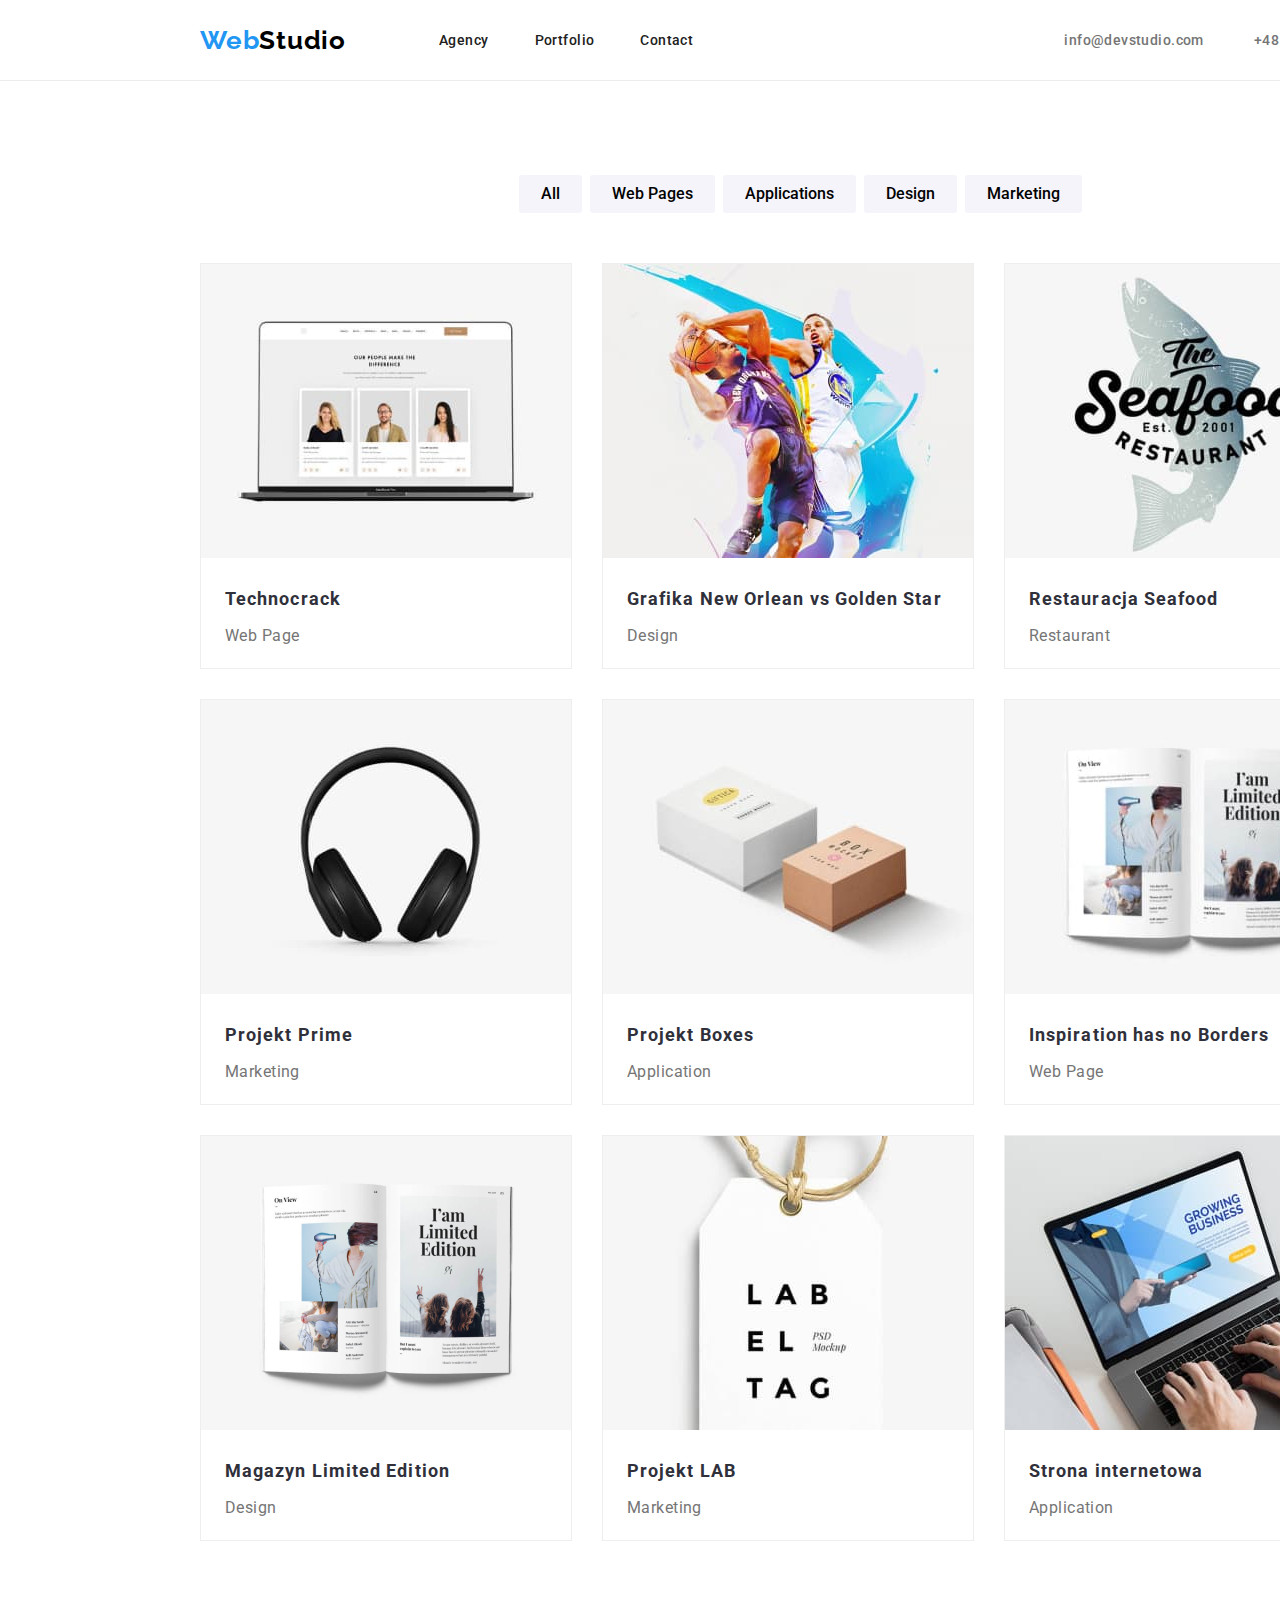
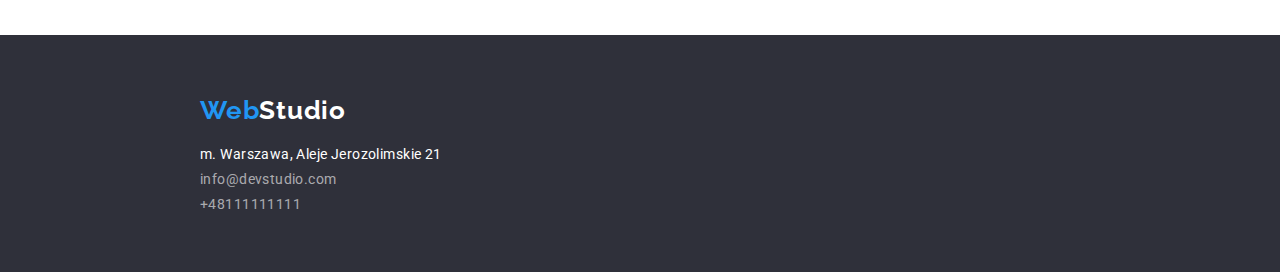
==== portfolio.html @ 86d8e7d7 "download svg" ====
<!DOCTYPE html>
<html lang="pl-PL">
  <head>
    <meta charset="UTF-8" />
    <meta http-equiv="X-UA-Compatible" content="IE=edge" />
    <meta name="viewport" content="width=device-width, initial-scale=1.0" />
    <link href="./css/styles.css" rel="stylesheet" />
    <link href="./css/styles-n.css" rel="stylesheet" />

    <link rel="preconnect" href="https://fonts.googleapis.com" />
    <link rel="preconnect" href="https://fonts.gstatic.com" crossorigin="" />
    <link
      href="https://fonts.googleapis.com/css2?family=Raleway:wght@700&amp;family=Roboto:wght@400;500;700;900&amp;display=swap"
      rel="stylesheet"
    />

    <title>WebStudio</title>
  </head>
  <body>
    <div class="whole-page">
      <header class="header-separator">
        <div class="header container">
          <a href="index.html" class="link-no-underline logo-style"
            ><span class="text-blue">Web</span>Studio</a
          >
          <nav>
            <ul class="nav-style nav-list">
              <li>
                <a
                  href="index.html"
                  class="link-no-underline link-style text-blue"
                >
                  Agency</a
                >
              </li>
              <li>
                <a
                  href="./portfolio.html"
                  class="link-no-underline link-style text-blue"
                >
                  Portfolio</a
                >
              </li>
              <li>
                <a
                  href="index.html"
                  class="link-no-underline link-style text-blue"
                >
                  Contact</a
                >
              </li>
            </ul>
          </nav>
          <ul class="contacts-style contact-link-styl nav-list nobull">
            <li>
              <a
                href="emailto:info@devstudio.com"
                class="link-no-underline contact-link-style text-blue"
                >info@devstudio.com</a
              >
            </li>
            <li>
              <a
                href="tel:+45111111111"
                class="link-no-underline contact-link-style text-blue"
                >+48 111 111 111</a
              >
            </li>
          </ul>
        </div>
      </header>
      <!--Tworzenie sekcji head + class + css- do skopiowania w głównym pliku- informacje wyświetlane na górze strony-->
      <main>
        <div>
          <section class="section-buttons">
            <ul class="buttons-type">
              <li>
                <button type="button" class="button-type">All</button>
              </li>
              <li>
                <button type="button" class="button-type">Web Pages</button>
              </li>
              <li>
                <button type="button" class="button-type">Applications</button>
              </li>
              <li>
                <button type="button" class="button-type">Design</button>
              </li>
              <li>
                <button type="button" class="button-type">Marketing</button>
              </li>
            </ul>
          </section>
        </div>
        <!--przyciski - odnosniki -->
        <section class="section-portfolio">
          <div class="whole-page">
            <ul class="container product-portfolio">
              <li class="product-part">
                <img
                  src="./images/portfolio-img/Squoosh/img.jpg"
                  alt="Technocrack"
                  width="370"
                  height="294"
                />
                <h4 class="portfolio-h4-margin">
                  <a href="#!" class="link-no-underline portfolio-img-title"
                    >Technocrack</a
                  >
                </h4>
                <p class="portfolio-p-margin">
                  <a href="#!" class="link-no-underline portfolio-part-info"
                    >Web Page</a
                  >
                </p>
              </li>
              <li class="product-part">
                <img
                  src="./images/portfolio-img/Squoosh/img(1).jpg"
                  alt="Grafika New Orlean vs Golden Star"
                  width="370"
                  height="294"
                />
                <h4 class="portfolio-h4-margin">
                  <a href="#!" class="link-no-underline portfolio-img-title"
                    >Grafika New Orlean vs Golden Star</a
                  >
                </h4>
                <p class="portfolio-p-margin">
                  <a href="#!" class="link-no-underline portfolio-part-info"
                    >Design</a
                  >
                </p>
              </li>

              <li class="product-part">
                <img
                  src="./images/portfolio-img/Squoosh/img(2).jpg"
                  alt="Restauracja Seafood"
                  width="370"
                  height="294"
                />
                <h4 class="portfolio-h4-margin">
                  <a href="#!" class="link-no-underline portfolio-img-title"
                    >Restauracja Seafood</a
                  >
                </h4>
                <p class="portfolio-p-margin">
                  <a href="#!" class="link-no-underline portfolio-part-info"
                    >Restaurant</a
                  >
                </p>
              </li>
              <li class="product-part">
                <img
                  src="./images/portfolio-img/Squoosh/img(3).jpg"
                  alt="Projekt Prime"
                  width="370"
                  height="294"
                />
                <h4 class="portfolio-h4-margin">
                  <a href="#!" class="link-no-underline portfolio-img-title"
                    >Projekt Prime</a
                  >
                </h4>
                <p class="portfolio-p-margin">
                  <a href="#!" class="link-no-underline portfolio-part-info"
                    >Marketing</a
                  >
                </p>
              </li>
              <li class="product-part">
                <img
                  src="./images/portfolio-img/Squoosh/img(4).jpg"
                  alt="Projekt Boxes"
                  width="370"
                  height="294"
                />
                <h4 class="portfolio-h4-margin">
                  <a href="#!" class="link-no-underline portfolio-img-title"
                    >Projekt Boxes</a
                  >
                </h4>
                <p class="portfolio-p-margin">
                  <a href="#!" class="link-no-underline portfolio-part-info"
                    >Application</a
                  >
                </p>
              </li>
              <li class="product-part">
                <img
                  src="./images/portfolio-img/Squoosh/img(5).jpg"
                  alt="Inspiration has no Borders"
                  width="370"
                  height="294"
                />
                <h4 class="portfolio-h4-margin">
                  <a href="#!" class="link-no-underline portfolio-img-title"
                    >Inspiration has no Borders</a
                  >
                </h4>
                <p class="portfolio-p-margin">
                  <a href="#!" class="link-no-underline portfolio-part-info"
                    >Web Page</a
                  >
                </p>
              </li>
              <li class="product-part">
                <img
                  src="./images/portfolio-img/Squoosh/img(6).jpg"
                  alt="Magazyn Limited Edition"
                  width="370"
                  height="294"
                />
                <h4 class="portfolio-h4-margin">
                  <a href="#!" class="link-no-underline portfolio-img-title"
                    >Magazyn Limited Edition</a
                  >
                </h4>
                <p class="portfolio-p-margin">
                  <a href="#!" class="link-no-underline portfolio-part-info"
                    >Design</a
                  >
                </p>
              </li>
              <li class="product-part">
                <img
                  src="./images/portfolio-img/Squoosh/img(7).jpg"
                  alt="Projekt LAB"
                  width="370"
                  height="294"
                />
                <h4 class="portfolio-h4-margin">
                  <a href="#!" class="link-no-underline portfolio-img-title"
                    >Projekt LAB</a
                  >
                </h4>
                <p class="portfolio-p-margin">
                  <a href="#!" class="link-no-underline portfolio-part-info"
                    >Marketing</a
                  >
                </p>
              </li>
              <li class="product-part">
                <img
                  src="./images/portfolio-img/Squoosh/img(8).jpg"
                  alt="Strona internetowa"
                  width="370"
                  height="294"
                />
                <h4 class="portfolio-h4-margin">
                  <a href="#!" class="link-no-underline portfolio-img-title"
                    >Strona internetowa</a
                  >
                </h4>
                <p class="portfolio-p-margin">
                  <a href="#!" class="link-no-underline portfolio-part-info"
                    >Application</a
                  >
                </p>
              </li>
            </ul>
          </div>
        </section>
        <!--product parts- możliwe dodanie linków do stron- działów/ specyficznych produktów-->
      </main>
      <footer class="footer">
        <div class="container footer-container nobull">
          <a
            href="./index.html"
            class="link-no-underline logo-style white-style-logo"
            ><span class="text-blue">Web</span>Studio</a
          >
          <address class="address-style">
            m. Warszawa, Aleje Jerozolimskie 21
          </address>
          <ul class="footer-links no-margin nobull">
            <li class="footer-links-li-margin">
              <a
                href="emailto:info@devstudio.com"
                class="link-no-underline footer-type"
                >info@devstudio.com</a
              >
            </li>
            <li class="">
              <a href="tel:+45111111111" class="link-no-underline footer-type"
                >+48111111111</a
              >
            </li>
          </ul>
        </div>
      </footer>
    </div>
  </body>
  <!--plik jest poprawnie tłumaczony na angielski przy użyciu tłumacza wbudowanego przeglądarki google-->
</html>
---- css/styles.css ----
:root {
  --white: #fff;
  --black: #000;
  --blue: #2196f3;
  --darkgrey: #2f303a;
  --grey: #757575;
  --lightgrey: #e5e5e5;
  --lightcream: #ececec;
  --notblack: #212121;
  --notwhite: #f5f4fa;
  --footerlinks: #ffffff99;
  --productborder: #eeeeee;
}

/* Global styles used throughout whole website ---------------------*/

body {
  font-family: "Roboto", "Raleway", sans-serif;
  color: var(--grey);
  background-color: var(--lightgrey);
  font-size: 14px;
  letter-spacing: 0.03em;
  margin: 0;
  padding: 0;
}
ul {
  list-style: none;
  padding: 0;
  margin: 0;
}
.whole-page-main {
  background-color: var(--white);
  width: 1600px;
  margin: 0 auto;
}

.section {
  padding: 94px 0;
}

.section-portfolio {
  padding: 50px 0 94px 0;
}
.section-buttons {
  padding: 94px 0 0 0;
}
.section-about-us {
  padding: 94px 0 0 0;
}
.section-our-clients {
  padding: 50px 0 94px 0;
}
.whole-page {
  width: 1600px;
  margin: 0 auto;
  background-color: var(--white);
}
.container {
  width: 1200px;
  margin: 0 auto;
}
.no-margin {
  margin: 0;
}
.footer-type:hover,
.footer-type:focus,
.text-blue:hover,
.text-blue:focus {
  color: var(--blue);
}
.header {
  align-items: center;
  gap: 93px;
  flex-direction: row;
  padding: 25px 0 24px 0;
  display: flex;
}
.logo-style {
  font-family: "Raleway";
  color: var(--black);
  font-size: 26px;
  font-weight: 700;
  line-height: 1.193;
  letter-spacing: 0.03em;
}
.text-blue {
  color: var(--blue);
}
.link-style {
  color: var(--notblack);
  font-weight: 500;
}
.nobull {
  list-style-type: none;
}
.nav-style {
  gap: 46px;
  line-height: 1.2;
  padding: 0;
}
.nav-list {
  display: flex;
  list-style: none;
  line-height: 1.2;
  margin: 0;
}
.contacts-style {
  gap: 50px;
  padding: 0 0 0 278px;
  margin: 0;
}
.contact-link-style {
  color: var(--grey);
  font-weight: 500;
}
.link-no-underline {
  text-decoration: none;
}
.header-separator {
  border-bottom: solid 1px var(--lightcream);
}
.top-section {
  background-color: var(--darkgrey);
  color: var(--white);
  width: 100%;
  display: flex;
  gap: 30px;
  flex-direction: column;
  justify-content: center;
  align-items: center;
  padding: 200px 0;
}
.top-section-text {
  font-size: 44px;
  font-weight: 900;
  text-align: center;
  line-height: 1.364;
  letter-spacing: 0.06em;
}
.button-type-order {
  background-color: var(--blue);
  border-style: none;
  border-radius: 4px;
  cursor: pointer;
  color: var(--white);
  width: 200px;
  height: 50px;
  font-weight: 700;
  font-size: 16px;
}

/* Top web section + order button----------------------------------------- */

.our-services {
  align-items: center;
  flex-direction: column;
}
.our-services-list {
  display: flex;
  flex-direction: row;
  gap: 30px;
  list-style: none;
  margin: 0;
  justify-content: space-between;
}
.content {
  display: flex;
  list-style: none;
  flex-direction: row;
  gap: 30px;
  justify-content: center;
}
.section-header {
  font-weight: 700;
  font-size: 36px;
  text-align: center;
  color: var(--notblack);
  margin: 0px 0 50px 0;
}
.content-header {
  font-weight: 700;
  color: var(--notblack);
  margin: 0 0 10px 0;
  font-size: 14px;
  line-height: 1.1428571428571428;
}
.content-text {
  line-height: 0.03em;
  line-height: 1.71;
  width: 270px;
  margin: 0;
}
.center {
  justify-content: center;
}
.no-padding {
  padding: 0;
}
div {
  display: block;
}
.buttons-type {
  display: flex;
  justify-content: center;
  gap: 8px;
  list-style: none;
}
.button-type {
  background-color: var(--notwhite);
  border-width: 0;
  height: 38px;
  font-size: 16px;
  font-weight: 500;
  line-height: 26px;
  border-radius: 3px;
  padding: 6px 22px;
  font-family: "Roboto";
}
.button-type:focus,
.button-type:hover {
  box-shadow: 0px 2px 2px rgba(000, 000, 000, 0.3);
  background-color: var(--blue);
  color: var(--white);
  cursor: pointer;
}

/* Button + style box + pointer --------------------------------------------*/

.our-crew-background {
  background-color: var(--notwhite);
}
.our-crew {
  align-items: center;
  flex-direction: column;
}
.our-crew-list {
  display: flex;
  flex-direction: row;
  gap: 30px;
  list-style: none;
  justify-content: center;
}
.our-crew-list-name {
  margin: 30px 0 10px 0;
  color: var(--notblack);
  font-size: 16px;
  font-weight: 500;
  line-height: 1.1875;
}
.our-crew-list-proffesion {
  margin: 0 0 30px 0;
  line-height: 1.1875;
  font-size: 16px;
}
.crew-member-part {
  background-color: var(--white);
  box-shadow: 0px 1px 3px rgb(0 0 0 / 12%), 0px 1px 1px rgb(0 0 0 / 14%),
    0px 2px 1px rgb(0 0 0 / 20%);
  border-radius: 0px 0px 4px 4px;
  text-align: center;
  margin: 0;
}

/* Crew part style  ----------------------------------------------------------*/

.product-portfolio {
  display: flex;
  gap: 30px;
  flex-wrap: wrap;
  list-style: none;
}
.product-part {
  border: var(--productborder) solid 1px;
  width: 370px;
  height: 404px;
}
.portfolio-img-title {
  color: var(--darkgrey);
  font-size: 18px;
  font-weight: 700;
  letter-spacing: 0.06em;
  line-height: 2;
}
.portfolio-part-info {
  color: var(--grey);
  font-size: 16px;
}
.portfolio-h4-margin {
  margin: 20px 0 4px 24px;
}
.portfolio-p-margin {
  margin: 0 0 0 24px;
  line-height: 1.88;
}

/* Product+portfolio style --------------------------------------------*/

.footer {
  width: 100%;
  background-color: var(--darkgrey);
  padding: 60px 0;
}
.footer-container {
  flex-direction: column;
  color: var(--white);
}
.white-style-logo {
  color: var(--white);
}
.address-style {
  margin: 20px 0 0 0;
  font-style: normal;
}
address {
  display: block;
  font-style: italic;
}
.footer-links {
  list-style: none;
  padding: 0;
}
.footer-type {
  color: var(--footerlinks);
}
.footer-links-li-margin {
  margin: 9px 0 9px 0;
}

/* footer style> logo + adres + tel+email ----------------------------------*/
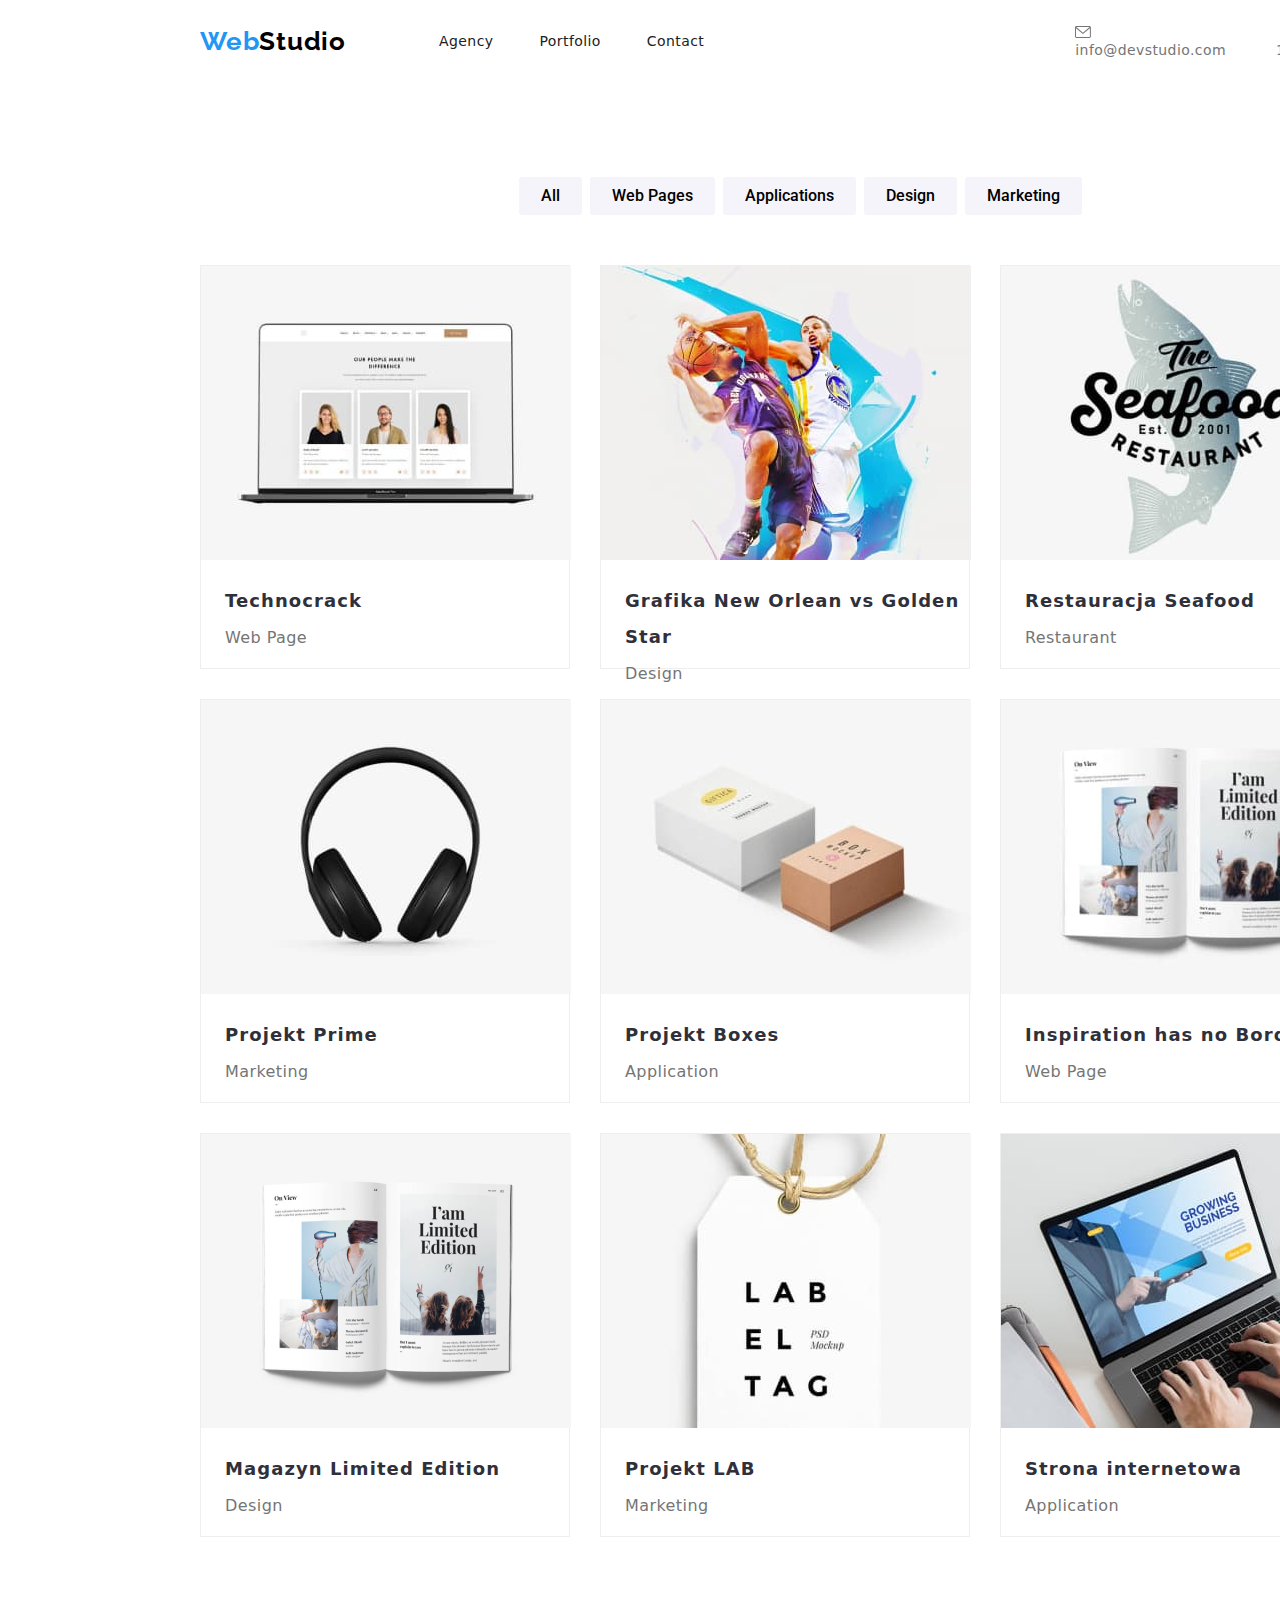
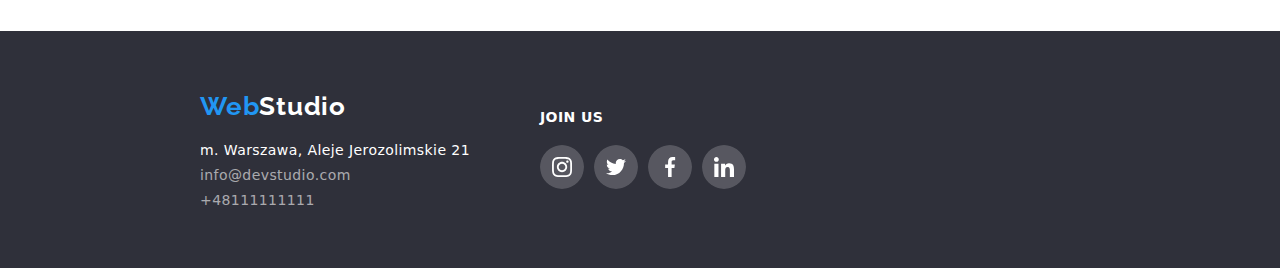
==== commit 1ea4b049: "upload of changes - index+ portfolio" ====
--- a/portfolio.html
+++ b/portfolio.html
@@ -5,7 +5,7 @@
     <meta http-equiv="X-UA-Compatible" content="IE=edge" />
     <meta name="viewport" content="width=device-width, initial-scale=1.0" />
     <link href="./css/styles.css" rel="stylesheet" />
-    <link href="./css/styles-n.css" rel="stylesheet" />
+    <link href="./css/style-n.css" rel="stylesheet" />
 
     <link rel="preconnect" href="https://fonts.googleapis.com" />
     <link rel="preconnect" href="https://fonts.gstatic.com" crossorigin="" />
@@ -18,7 +18,7 @@
   </head>
   <body>
     <div class="whole-page">
-      <header class="header-separator">
+      <header>
         <div class="header container">
           <a href="index.html" class="link-no-underline logo-style"
             ><span class="text-blue">Web</span>Studio</a
@@ -51,19 +51,27 @@
               </li>
             </ul>
           </nav>
-          <ul class="contacts-style contact-link-styl nav-list nobull">
+          <ul class="contacts-style contact-link-styl nav-list">
             <li>
               <a
                 href="emailto:info@devstudio.com"
                 class="link-no-underline contact-link-style text-blue"
-                >info@devstudio.com</a
+              >
+                <svg class="icon-spacing" width="16" height="12">
+                  <use href="./images/symbol-defs.svg#icon-e-mail"></use>
+                </svg>
+                info@devstudio.com</a
               >
             </li>
             <li>
               <a
                 href="tel:+45111111111"
                 class="link-no-underline contact-link-style text-blue"
-                >+48 111 111 111</a
+              >
+                <svg class="icon-spacing" width="16" height="12">
+                  <use href="./images/symbol-defs.svg#icon-smartphone"></use>
+                </svg>
+                +48 111 111 111</a
               >
             </li>
           </ul>
@@ -265,30 +273,73 @@
         <!--product parts- możliwe dodanie linków do stron- działów/ specyficznych produktów-->
       </main>
       <footer class="footer">
-        <div class="container footer-container nobull">
-          <a
-            href="./index.html"
-            class="link-no-underline logo-style white-style-logo"
-            ><span class="text-blue">Web</span>Studio</a
-          >
-          <address class="address-style">
-            m. Warszawa, Aleje Jerozolimskie 21
-          </address>
-          <ul class="footer-links no-margin nobull">
-            <li class="footer-links-li-margin">
-              <a
-                href="emailto:info@devstudio.com"
-                class="link-no-underline footer-type"
-                >info@devstudio.com</a
-              >
-            </li>
-            <li class="">
-              <a href="tel:+45111111111" class="link-no-underline footer-type"
-                >+48111111111</a
-              >
-            </li>
-          </ul>
-        </div>
+        <section class="footer-section container footer-container">
+          <div class="footer-container nobull">
+            <a
+              href="./index.html"
+              class="link-no-underline logo-style white-style-logo"
+              ><span class="text-blue">Web</span>Studio</a
+            >
+            <address class="address-style">
+              m. Warszawa, Aleje Jerozolimskie 21
+            </address>
+            <ul class="footer-links no-margin nobull">
+              <li class="footer-links-li-margin">
+                <a
+                  href="emailto:info@devstudio.com"
+                  class="link-no-underline footer-type"
+                  >info@devstudio.com</a
+                >
+              </li>
+              <li class="">
+                <a href="tel:+45111111111" class="link-no-underline footer-type"
+                  >+48111111111</a
+                >
+              </li>
+            </ul>
+          </div>
+          <div>
+            <h4 class="footer-header">Join Us</h4>
+            <ul class="footer-icons">
+              <li>
+                <svg class="footer-icon">
+                  <use
+                    xlink:href="./images/sprite.svg#icon-footer-instagram"
+                    width="44"
+                    height="44"
+                  ></use>
+                </svg>
+              </li>
+              <li>
+                <svg class="footer-icon">
+                  <use
+                    xlink:href="./images/symbol-defs.svg#icon-footer-tweet"
+                    width="44"
+                    height="44"
+                  ></use>
+                </svg>
+              </li>
+              <li>
+                <svg class="footer-icon">
+                  <use
+                    xlink:href="./images/symbol-defs.svg#icon-footer-facebook"
+                    width="44"
+                    height="44"
+                  ></use>
+                </svg>
+              </li>
+              <li>
+                <svg class="footer-icon">
+                  <use
+                    xlink:href="./images/symbol-defs.svg#icon-footer-linkedin"
+                    width="44"
+                    height="44"
+                  ></use>
+                </svg>
+              </li>
+            </ul>
+          </div>
+        </section>
       </footer>
     </div>
   </body>
--- a/css/styles.css
+++ b/css/styles.css
@@ -10,6 +10,9 @@
   --notwhite: #f5f4fa;
   --footerlinks: #ffffff99;
   --productborder: #eeeeee;
+  --background: #2f303a66;
+  --iconcolor: #afb1b8;
+  --footericon: #ffffff1a;
 }
 
 /* Global styles used throughout whole website ---------------------*/
@@ -47,9 +50,6 @@
 .section-about-us {
   padding: 94px 0 0 0;
 }
-.section-our-clients {
-  padding: 50px 0 94px 0;
-}
 .whole-page {
   width: 1600px;
   margin: 0 auto;
@@ -116,13 +116,32 @@
 .link-no-underline {
   text-decoration: none;
 }
+.icons-header {
+  fill: var(--grey);
+  display: flex;
+  align-items: center;
+  justify-content: center;
+}
+.contact-link-styl:hover,
+.contact-link-styl:focus {
+  fill: var(--blue);
+}
+.icon-spacing {
+  margin-right: 1px;
+}
+.content-icon {
+  margin-right: 1px;
+}
 .header-separator {
   border-bottom: solid 1px var(--lightcream);
 }
 .top-section {
-  background-color: var(--darkgrey);
-  color: var(--white);
-  width: 100%;
+  background-color: #2f303a;
+  padding: 200px 452px 200px 452px;
+  background-image: linear-gradient(to bottom, #2f303a66 0%, #2f303a66 100%),
+    url("../images/main/solution-background.jpg");
+  background-size: 1600px;
+  color: var(--white);
   display: flex;
   gap: 30px;
   flex-direction: column;
@@ -138,17 +157,31 @@
   letter-spacing: 0.06em;
 }
 .button-type-order {
-  background-color: var(--blue);
-  border-style: none;
+  font-family: "Roboto";
+  background: #2196f3;
+  box-shadow: 0px 4px 4px rgb(0 0 0 / 15%);
   border-radius: 4px;
+  font-weight: 700;
+  font-size: 16px;
+  line-height: 1.88;
+  display: flex;
+  align-items: center;
+  text-align: center;
+  letter-spacing: 0.06em;
+  border: none;
+  color: #fff;
   cursor: pointer;
-  color: var(--white);
-  width: 200px;
-  height: 50px;
-  font-weight: 700;
-  font-size: 16px;
-}
-
+  margin: 0 auto;
+  padding: 10px 41px 10px 42px;
+}
+.top-section button:hover,
+.top-section button:focus {
+  background: #f5f4fa;
+  box-shadow: 0px 3px 1px #2196f31a, 0px 1px 2px #2196f314,
+    0px 2px 2px #2196f31f;
+  border-radius: 4px;
+  color: #212121;
+}
 /* Top web section + order button----------------------------------------- */
 
 .our-services {
@@ -253,6 +286,7 @@
   font-size: 16px;
 }
 .crew-member-part {
+  position: relative;
   background-color: var(--white);
   box-shadow: 0px 1px 3px rgb(0 0 0 / 12%), 0px 1px 1px rgb(0 0 0 / 14%),
     0px 2px 1px rgb(0 0 0 / 20%);
@@ -260,7 +294,19 @@
   text-align: center;
   margin: 0;
 }
-
+.our-crew-icons {
+  display: flex;
+  justify-content: center;
+  margin-top: 16px;
+  grid-gap: 10px;
+}
+.our-crew-icon {
+  width: 44px;
+  height: 44px;
+  background-color: var(--white);
+  border-radius: 50%;
+  fill: var(--iconcolor);
+}
 /* Crew part style  ----------------------------------------------------------*/
 
 .product-portfolio {
@@ -292,7 +338,44 @@
   margin: 0 0 0 24px;
   line-height: 1.88;
 }
-
+.our-clients-container {
+  padding: 94px 0 94px 0;
+  width: 1200px;
+  margin: 0 auto;
+}
+.container-clients {
+  padding: 0px 0 94px 0;
+  display: flex;
+  justify-content: center;
+}
+.clients-logos {
+  display: flex;
+  flex-wrap: wrap;
+  gap: 30px;
+  list-style: none;
+}
+.clients-logo {
+  border-radius: 4px;
+  border: var(--iconcolor) solid 1px;
+  width: 170px;
+  height: 92px;
+  fill: var(--iconcolor);
+}
+.logo-cli {
+  fill: var(--iconcolor);
+}
+.clients-logos a:hover,
+.clients-logos a:focus {
+  border-color: #2196f3;
+}
+.our-clients-container a:hover,
+.our-clients-container a:focus {
+  border-color: #2196f3;
+}
+.our-clients-container a:hover,
+.our-clients-container a:focus {
+  fill: #2196f3;
+}
 /* Product+portfolio style --------------------------------------------*/
 
 .footer {
@@ -325,5 +408,40 @@
 .footer-links-li-margin {
   margin: 9px 0 9px 0;
 }
-
+.footer-header {
+  font-weight: 700;
+  color: var(--white);
+  text-transform: uppercase;
+  margin-left: 70px;
+  margin-bottom: 20px;
+  font-weight: 14px;
+}
+.footer-section {
+  flex-direction: column;
+  color: var(--white);
+  display: flex;
+  flex-direction: row;
+}
+.footer-icons {
+  display: flex;
+  gap: 10px;
+  margin-left: 70px;
+  list-style: none;
+  padding: 0;
+}
+.footer-icon {
+  width: 44px;
+  height: 44px;
+  background-color: var(--footericon);
+  border-radius: 50%;
+  fill: none;
+}
+.footer-icon:hover,
+.footer-icon:focus,
+.our-crew-icon:hover,
+.our-crew-icon:focus {
+  background-color: var(--blue);
+  fill: var(--white);
+  cursor: pointer;
+}
 /* footer style> logo + adres + tel+email ----------------------------------*/
--- a/css/style-n.css
+++ b/css/style-n.css
@@ -0,0 +1,273 @@
+/*! modern-normalize v1.1.0 | MIT License | https://github.com/sindresorhus/modern-normalize */
+
+/*
+Document
+========
+*/
+
+/**
+Use a better box model (opinionated).
+*/
+
+*,
+::before,
+::after {
+  box-sizing: border-box;
+}
+
+/**
+1. Correct the line height in all browsers.
+2. Prevent adjustments of font size after orientation changes in iOS.
+3. Use a more readable tab size (opinionated).
+*/
+
+html {
+  line-height: 1.15; /* 1 */
+  -webkit-text-size-adjust: 100%; /* 2 */
+  -moz-tab-size: 4; /* 3 */
+  tab-size: 4; /* 3 */
+}
+
+/*
+Sections
+========
+*/
+
+/**
+1. Remove the margin in all browsers.
+2. Improve consistency of default fonts in all browsers. (https://github.com/sindresorhus/modern-normalize/issues/3)
+*/
+
+body {
+  margin: 0; /* 1 */
+  font-family: system-ui, -apple-system,
+    /* Firefox supports this but not yet `system-ui` */ "Segoe UI", Roboto,
+    Helvetica, Arial, sans-serif, "Apple Color Emoji", "Segoe UI Emoji"; /* 2 */
+}
+
+/*
+Grouping content
+================
+*/
+
+/**
+1. Add the correct height in Firefox.
+2. Correct the inheritance of border color in Firefox. (https://bugzilla.mozilla.org/show_bug.cgi?id=190655)
+*/
+
+hr {
+  height: 0; /* 1 */
+  color: inherit; /* 2 */
+}
+
+/*
+Text-level semantics
+====================
+*/
+
+/**
+Add the correct text decoration in Chrome, Edge, and Safari.
+*/
+
+abbr[title] {
+  text-decoration: underline dotted;
+}
+
+/**
+Add the correct font weight in Edge and Safari.
+*/
+
+b,
+strong {
+  font-weight: bolder;
+}
+
+/**
+1. Improve consistency of default fonts in all browsers. (https://github.com/sindresorhus/modern-normalize/issues/3)
+2. Correct the odd 'em' font sizing in all browsers.
+*/
+
+code,
+kbd,
+samp,
+pre {
+  font-family: ui-monospace, SFMono-Regular, Consolas, "Liberation Mono", Menlo,
+    monospace; /* 1 */
+  font-size: 1em; /* 2 */
+}
+
+/**
+Add the correct font size in all browsers.
+*/
+
+small {
+  font-size: 80%;
+}
+
+/**
+Prevent 'sub' and 'sup' elements from affecting the line height in all browsers.
+*/
+
+sub,
+sup {
+  font-size: 75%;
+  line-height: 0;
+  position: relative;
+  vertical-align: baseline;
+}
+
+sub {
+  bottom: -0.25em;
+}
+
+sup {
+  top: -0.5em;
+}
+
+/*
+Tabular data
+============
+*/
+
+/**
+1. Remove text indentation from table contents in Chrome and Safari. (https://bugs.chromium.org/p/chromium/issues/detail?id=999088, https://bugs.webkit.org/show_bug.cgi?id=201297)
+2. Correct table border color inheritance in Chrome and Safari. (https://bugs.chromium.org/p/chromium/issues/detail?id=935729, https://bugs.webkit.org/show_bug.cgi?id=195016)
+*/
+
+table {
+  text-indent: 0; /* 1 */
+  border-color: inherit; /* 2 */
+}
+
+/*
+Forms
+=====
+*/
+
+/**
+1. Change the font styles in all browsers.
+2. Remove the margin in Firefox and Safari.
+*/
+
+button,
+input,
+optgroup,
+select,
+textarea {
+  font-family: inherit; /* 1 */
+  font-size: 100%; /* 1 */
+  line-height: 1.15; /* 1 */
+  margin: 0; /* 2 */
+}
+
+/**
+Remove the inheritance of text transform in Edge and Firefox.
+*/
+
+button,
+select {
+  text-transform: none;
+}
+
+/**
+Correct the inability to style clickable types in iOS and Safari.
+*/
+
+button,
+[type="button"],
+[type="reset"],
+[type="submit"] {
+  -webkit-appearance: button;
+}
+
+/**
+Remove the inner border and padding in Firefox.
+*/
+
+::-moz-focus-inner {
+  border-style: none;
+  padding: 0;
+}
+
+/**
+Restore the focus styles unset by the previous rule.
+*/
+
+:-moz-focusring {
+  outline: 1px dotted ButtonText;
+}
+
+/**
+Remove the additional ':invalid' styles in Firefox.
+See: https://github.com/mozilla/gecko-dev/blob/2f9eacd9d3d995c937b4251a5557d95d494c9be1/layout/style/res/forms.css#L728-L737
+*/
+
+:-moz-ui-invalid {
+  box-shadow: none;
+}
+
+/**
+Remove the padding so developers are not caught out when they zero out 'fieldset' elements in all browsers.
+*/
+
+legend {
+  padding: 0;
+}
+
+/**
+Add the correct vertical alignment in Chrome and Firefox.
+*/
+
+progress {
+  vertical-align: baseline;
+}
+
+/**
+Correct the cursor style of increment and decrement buttons in Safari.
+*/
+
+::-webkit-inner-spin-button,
+::-webkit-outer-spin-button {
+  height: auto;
+}
+
+/**
+1. Correct the odd appearance in Chrome and Safari.
+2. Correct the outline style in Safari.
+*/
+
+[type="search"] {
+  -webkit-appearance: textfield; /* 1 */
+  outline-offset: -2px; /* 2 */
+}
+
+/**
+Remove the inner padding in Chrome and Safari on macOS.
+*/
+
+::-webkit-search-decoration {
+  -webkit-appearance: none;
+}
+
+/**
+1. Correct the inability to style clickable types in iOS and Safari.
+2. Change font properties to 'inherit' in Safari.
+*/
+
+::-webkit-file-upload-button {
+  -webkit-appearance: button; /* 1 */
+  font: inherit; /* 2 */
+}
+
+/*
+Interactive
+===========
+*/
+
+/*
+Add the correct display in Chrome and Safari.
+*/
+
+summary {
+  display: list-item;
+}
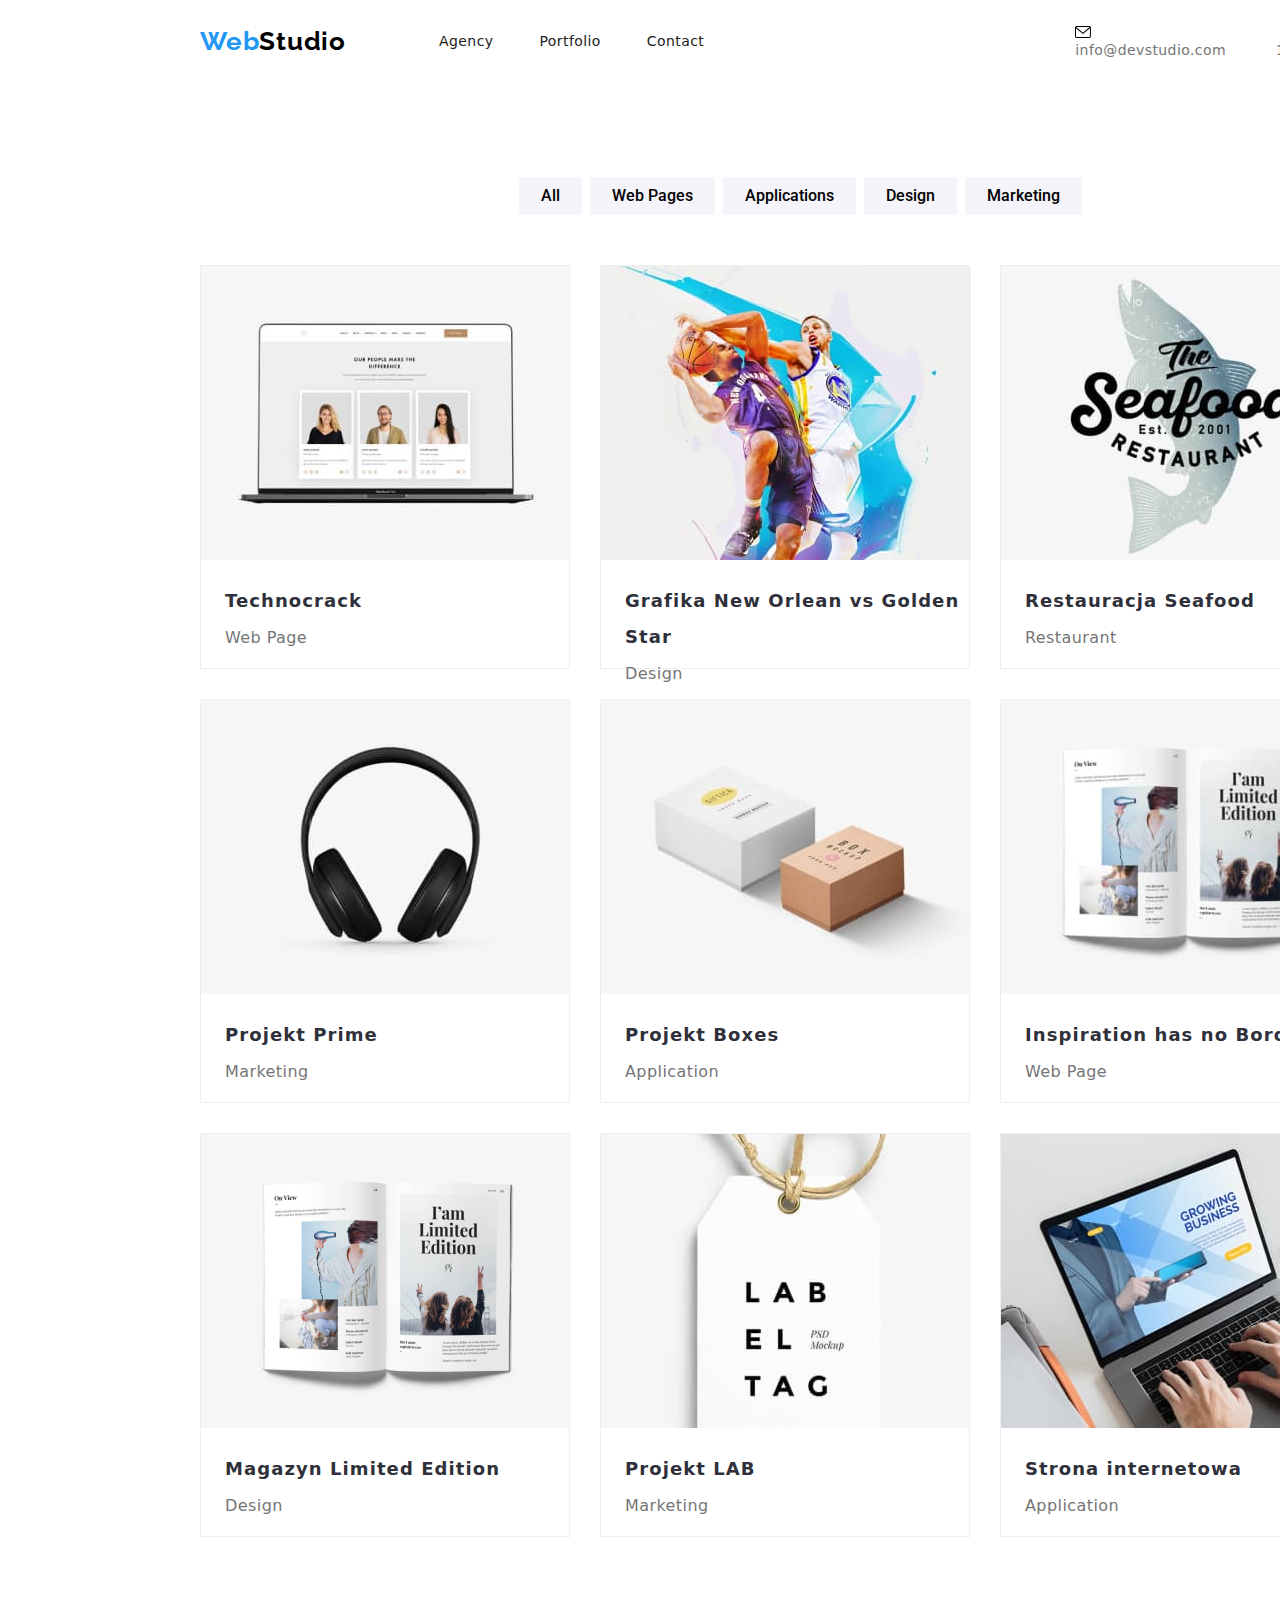
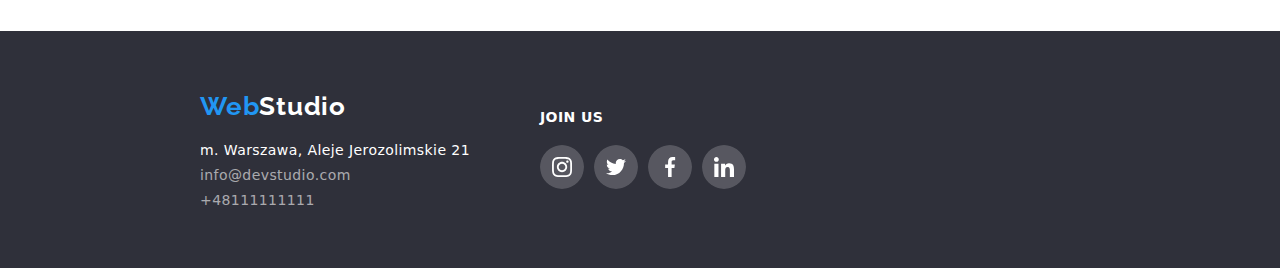
==== commit 33664a66: "update hw4" ====
--- a/portfolio.html
+++ b/portfolio.html
@@ -51,7 +51,7 @@
               </li>
             </ul>
           </nav>
-          <ul class="contacts-style contact-link-styl nav-list">
+          <ul class="contacts-style nav-list">
             <li>
               <a
                 href="emailto:info@devstudio.com"
--- a/css/styles.css
+++ b/css/styles.css
@@ -122,8 +122,8 @@
   align-items: center;
   justify-content: center;
 }
-.contact-link-styl:hover,
-.contact-link-styl:focus {
+.contact-link-style:hover,
+.contact-link-style:focus {
   fill: var(--blue);
 }
 .icon-spacing {
@@ -251,7 +251,9 @@
 }
 .button-type:focus,
 .button-type:hover {
-  box-shadow: 0px 2px 2px rgba(000, 000, 000, 0.3);
+  box-shadow: 0px 3px 1px rgba(0, 0, 0, 0.1), 0px 1px 2px rgba(0, 0, 0, 0.08),
+    0px 2px 2px rgba(0, 0, 0, 0.12);
+  border-radius: 4px;
   background-color: var(--blue);
   color: var(--white);
   cursor: pointer;
@@ -297,7 +299,7 @@
 .our-crew-icons {
   display: flex;
   justify-content: center;
-  margin-top: 16px;
+  margin: 16px 0 30px 0;
   grid-gap: 10px;
 }
 .our-crew-icon {
@@ -320,6 +322,14 @@
   width: 370px;
   height: 404px;
 }
+.product-part:hover,
+.product-part:focus {
+  background: #ffffff;
+  border: 1px solid #eeeeee;
+  box-shadow: 0px 1px 1px rgba(0, 0, 0, 0.12), 0px 4px 4px rgba(0, 0, 0, 0.06),
+    1px 4px 6px rgba(0, 0, 0, 0.16);
+  cursor: pointer;
+}
 .portfolio-img-title {
   color: var(--darkgrey);
   font-size: 18px;
@@ -338,6 +348,9 @@
   margin: 0 0 0 24px;
   line-height: 1.88;
 }
+
+/* Product+portfolio style --------------------------------------------*/
+
 .our-clients-container {
   padding: 94px 0 94px 0;
   width: 1200px;
@@ -350,7 +363,6 @@
 }
 .clients-logos {
   display: flex;
-  flex-wrap: wrap;
   gap: 30px;
   list-style: none;
 }
@@ -361,22 +373,12 @@
   height: 92px;
   fill: var(--iconcolor);
 }
-.logo-cli {
-  fill: var(--iconcolor);
-}
-.clients-logos a:hover,
-.clients-logos a:focus {
-  border-color: #2196f3;
-}
-.our-clients-container a:hover,
-.our-clients-container a:focus {
-  border-color: #2196f3;
-}
-.our-clients-container a:hover,
-.our-clients-container a:focus {
-  fill: #2196f3;
-}
-/* Product+portfolio style --------------------------------------------*/
+.clients-logo:hover,
+.clients-logo:focus {
+  fill: var(--blue);
+  border: var(--blue) solid 1px;
+}
+/* clients part --------------------------------------------*/
 
 .footer {
   width: 100%;
